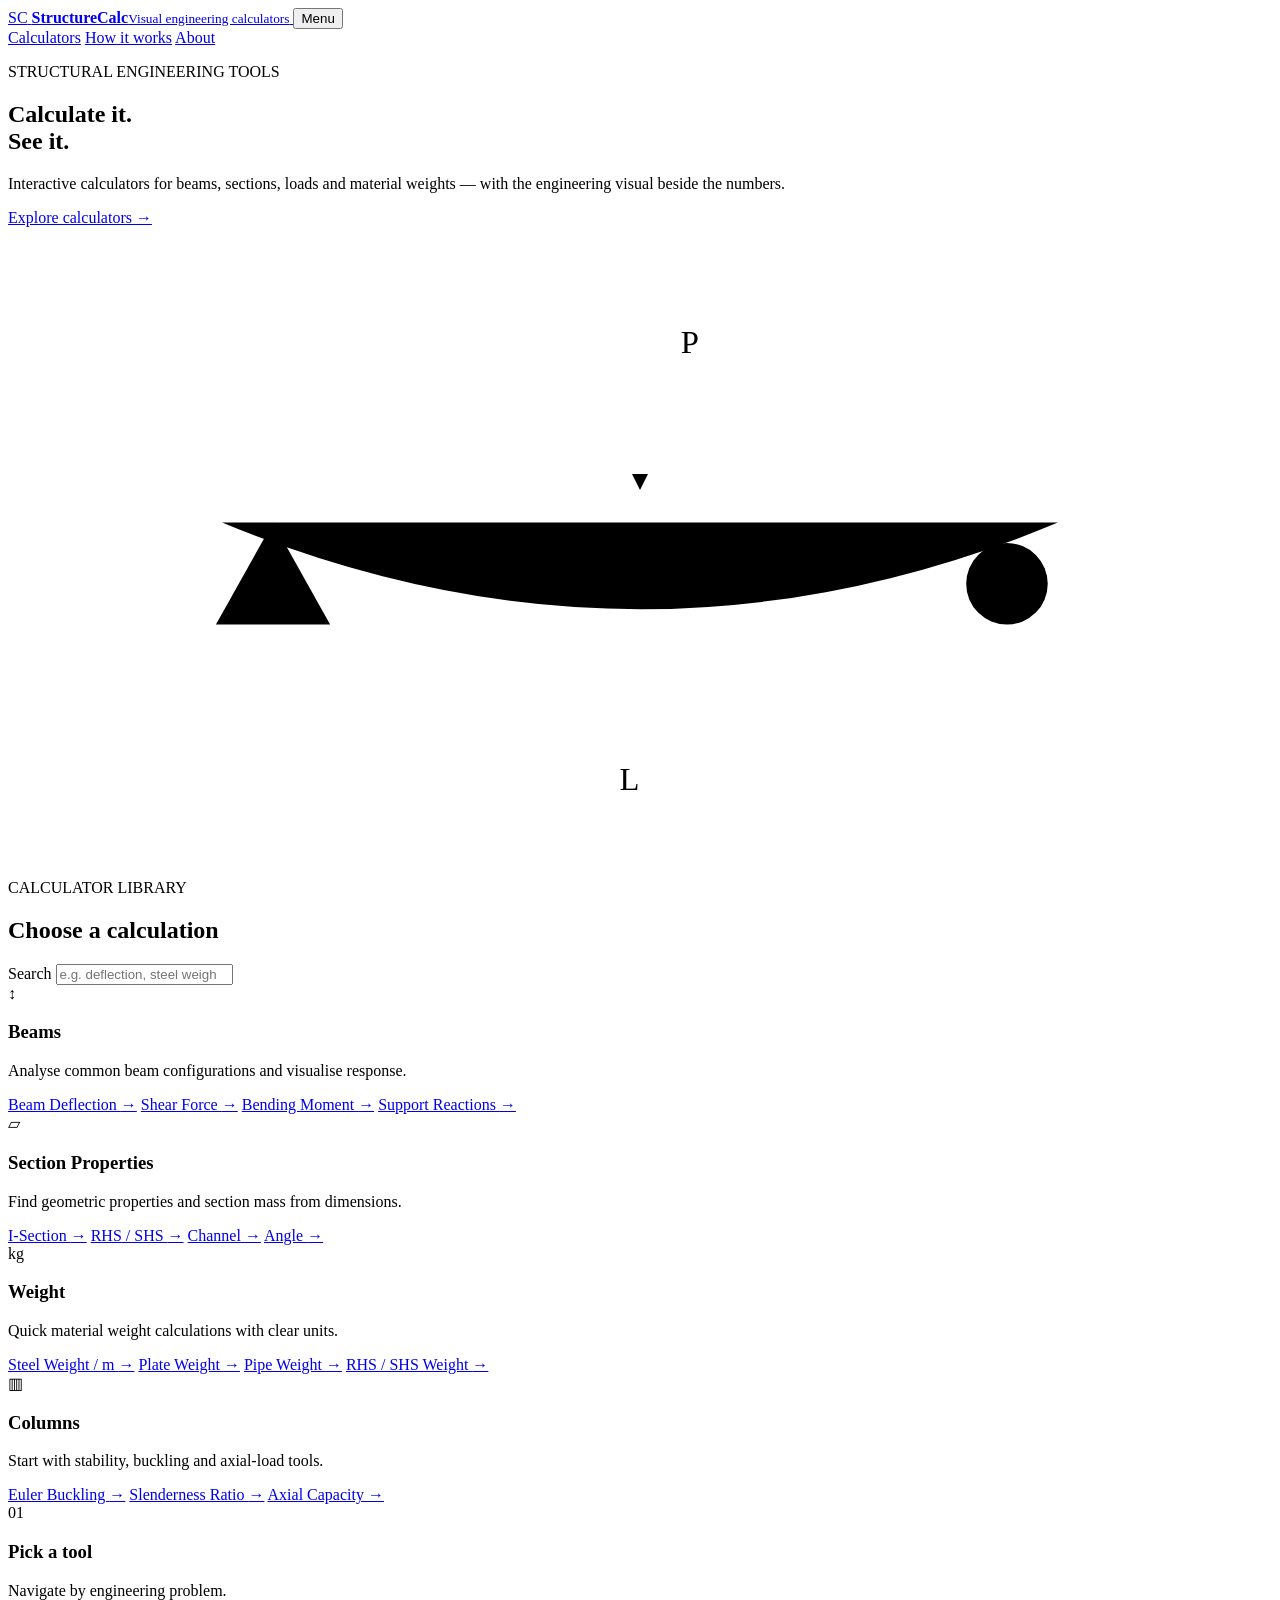
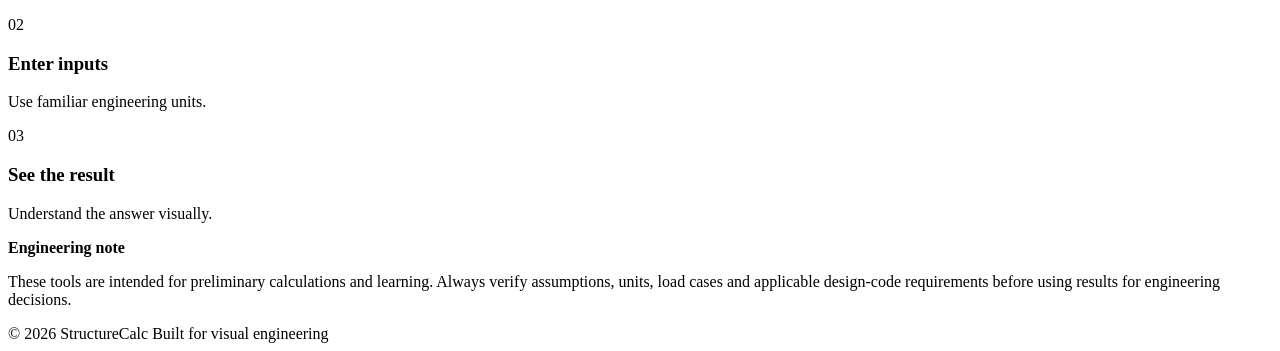
==== index.html @ 150a10ff "Add files via upload" ====
<!doctype html>
<html lang="en">
<head>
  <meta charset="utf-8">
  <meta name="viewport" content="width=device-width, initial-scale=1">
  <title>StructureCalc — Visual Structural Calculators</title>
  <meta name="description" content="Visual structural engineering calculators for beams, sections, loads and material weights.">
  <link rel="stylesheet" href="css/style.css">
</head>
<body>
  <header class="site-header">
    <a class="brand" href="index.html" aria-label="StructureCalc home">
      <span class="brand-mark">SC</span>
      <span><strong>StructureCalc</strong><small>Visual engineering calculators</small></span>
    </a>
    <button class="menu-btn" type="button" aria-expanded="false" aria-controls="main-nav">Menu</button>
    <nav id="main-nav" class="main-nav">
      <a href="#calculators">Calculators</a>
      <a href="#how">How it works</a>
      <a href="#about">About</a>
    </nav>
  </header>

  <main>
    <section class="hero">
      <div class="hero-copy">
        <p class="eyebrow">STRUCTURAL ENGINEERING TOOLS</p>
        <h1>Calculate it.<br><span>See it.</span></h1>
        <p class="hero-text">Interactive calculators for beams, sections, loads and material weights — with the engineering visual beside the numbers.</p>
        <a class="primary-btn" href="#calculators">Explore calculators <span>→</span></a>
      </div>
      <div class="hero-visual" aria-label="Illustration of a loaded beam">
        <svg viewBox="0 0 620 310" role="img">
          <defs>
            <marker id="arrow" markerWidth="8" markerHeight="8" refX="4" refY="4" orient="auto">
              <path d="M0,0 L8,4 L0,8 z"></path>
            </marker>
          </defs>
          <line class="dim" x1="105" y1="250" x2="515" y2="250"/>
          <line class="beam" x1="105" y1="145" x2="515" y2="145"/>
          <polygon class="support" points="130,145 102,195 158,195"/>
          <circle class="support-pin" cx="490" cy="175" r="20"/>
          <line class="load" x1="310" y1="55" x2="310" y2="125" marker-end="url(#arrow)"/>
          <text x="330" y="62">P</text>
          <text x="300" y="276">L</text>
          <path class="curve" d="M105 145 Q310 230 515 145"/>
        </svg>
      </div>
    </section>

    <section id="calculators" class="section">
      <div class="section-heading">
        <div>
          <p class="eyebrow">CALCULATOR LIBRARY</p>
          <h2>Choose a calculation</h2>
        </div>
        <label class="search-wrap">
          <span>Search</span>
          <input id="search" type="search" placeholder="e.g. deflection, steel weight">
        </label>
      </div>

      <div class="category-grid" id="category-grid">
        <article class="category-card" data-search="beams beam deflection shear bending moment reactions">
          <div class="category-icon">↕</div>
          <h3>Beams</h3>
          <p>Analyse common beam configurations and visualise response.</p>
          <div class="tool-list">
            <a href="calculators/beam-deflection.html">Beam Deflection <span>→</span></a>
            <a href="#" class="coming-soon">Shear Force <span>→</span></a>
            <a href="#" class="coming-soon">Bending Moment <span>→</span></a>
            <a href="#" class="coming-soon">Support Reactions <span>→</span></a>
          </div>
        </article>

        <article class="category-card" data-search="sections i section rhs shs channel angle properties area inertia">
          <div class="category-icon">▱</div>
          <h3>Section Properties</h3>
          <p>Find geometric properties and section mass from dimensions.</p>
          <div class="tool-list">
            <a href="#" class="coming-soon">I-Section <span>→</span></a>
            <a href="#" class="coming-soon">RHS / SHS <span>→</span></a>
            <a href="#" class="coming-soon">Channel <span>→</span></a>
            <a href="#" class="coming-soon">Angle <span>→</span></a>
          </div>
        </article>

        <article class="category-card" data-search="weight steel kg meter plate pipe rhs shs material">
          <div class="category-icon">kg</div>
          <h3>Weight</h3>
          <p>Quick material weight calculations with clear units.</p>
          <div class="tool-list">
            <a href="#" class="coming-soon">Steel Weight / m <span>→</span></a>
            <a href="#" class="coming-soon">Plate Weight <span>→</span></a>
            <a href="#" class="coming-soon">Pipe Weight <span>→</span></a>
            <a href="#" class="coming-soon">RHS / SHS Weight <span>→</span></a>
          </div>
        </article>

        <article class="category-card" data-search="columns buckling euler slenderness axial">
          <div class="category-icon">▥</div>
          <h3>Columns</h3>
          <p>Start with stability, buckling and axial-load tools.</p>
          <div class="tool-list">
            <a href="#" class="coming-soon">Euler Buckling <span>→</span></a>
            <a href="#" class="coming-soon">Slenderness Ratio <span>→</span></a>
            <a href="#" class="coming-soon">Axial Capacity <span>→</span></a>
          </div>
        </article>
      </div>
    </section>

    <section id="how" class="feature-strip">
      <div><span class="step">01</span><h3>Pick a tool</h3><p>Navigate by engineering problem.</p></div>
      <div><span class="step">02</span><h3>Enter inputs</h3><p>Use familiar engineering units.</p></div>
      <div><span class="step">03</span><h3>See the result</h3><p>Understand the answer visually.</p></div>
    </section>

    <section id="about" class="disclaimer">
      <strong>Engineering note</strong>
      <p>These tools are intended for preliminary calculations and learning. Always verify assumptions, units, load cases and applicable design-code requirements before using results for engineering decisions.</p>
    </section>
  </main>

  <footer>
    <span>© 2026 StructureCalc</span>
    <span>Built for visual engineering</span>
  </footer>
  <script src="js/app.js"></script>
</body>
</html>
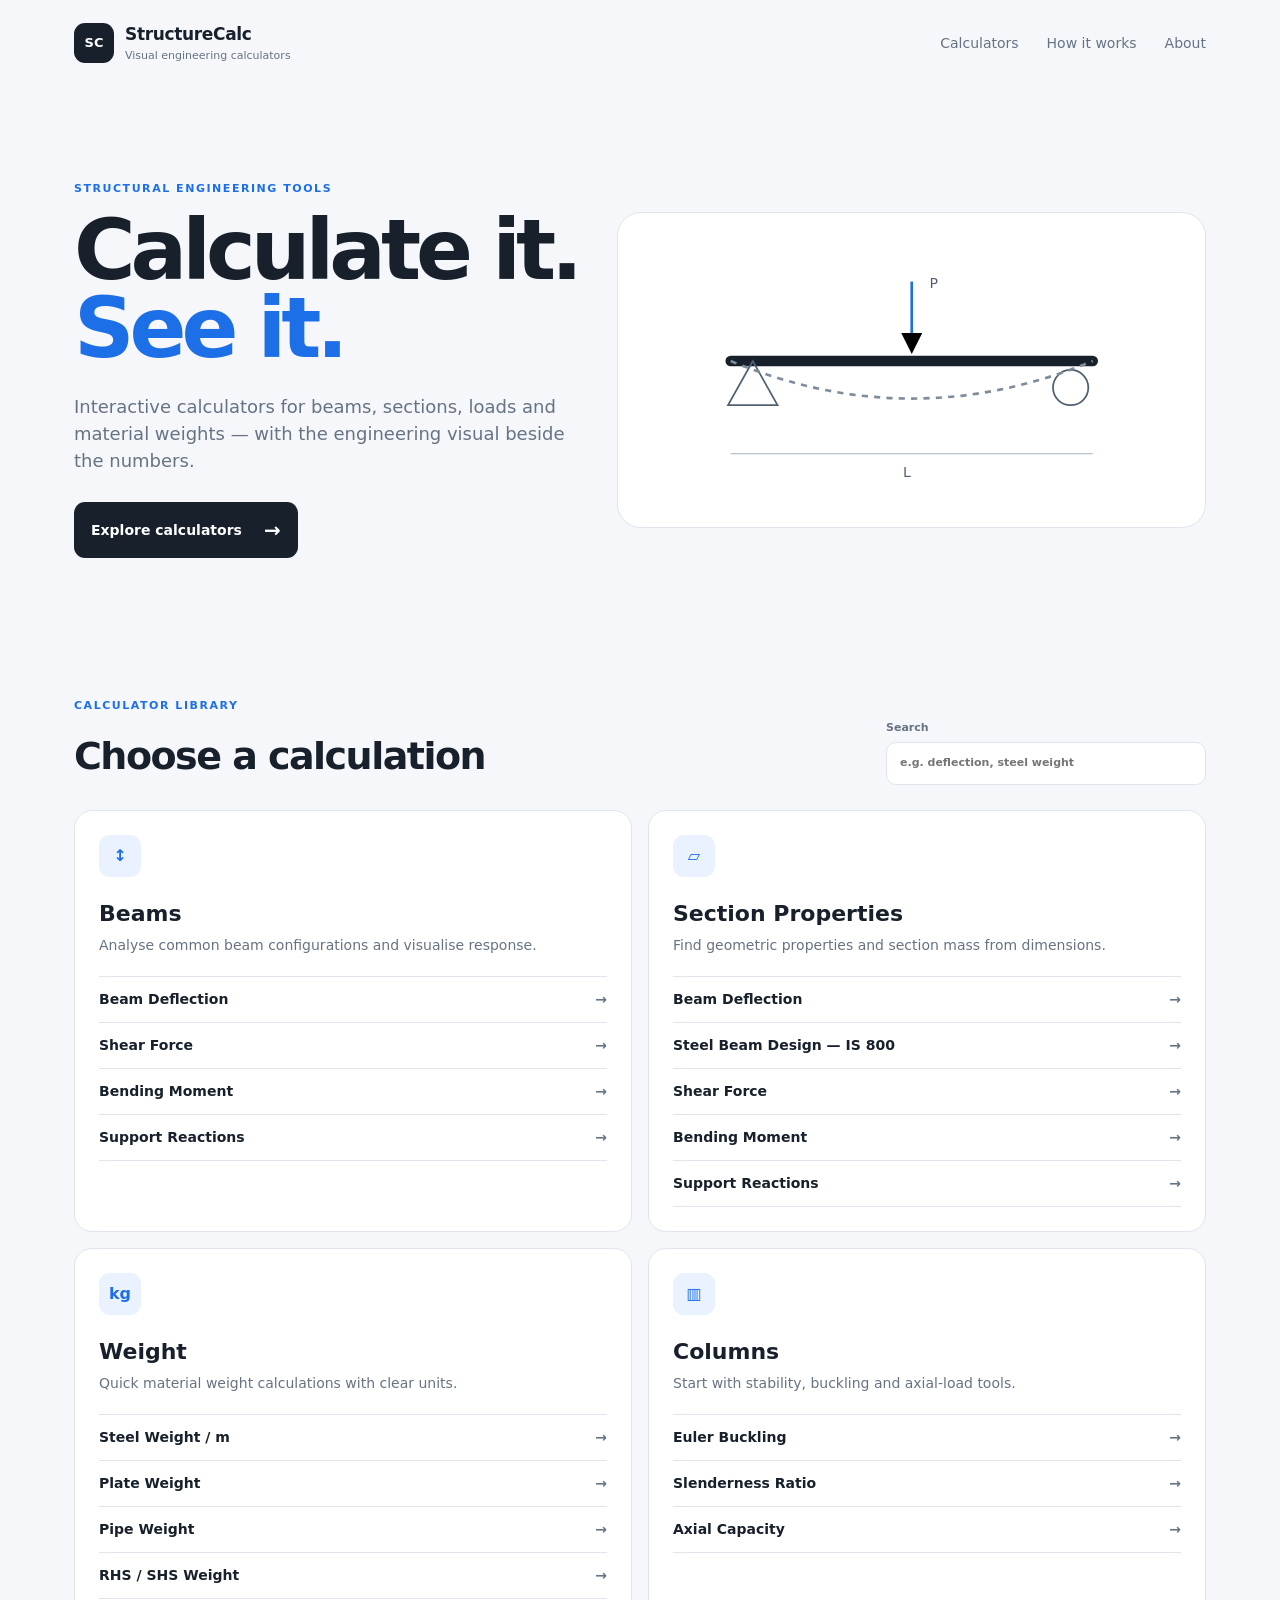
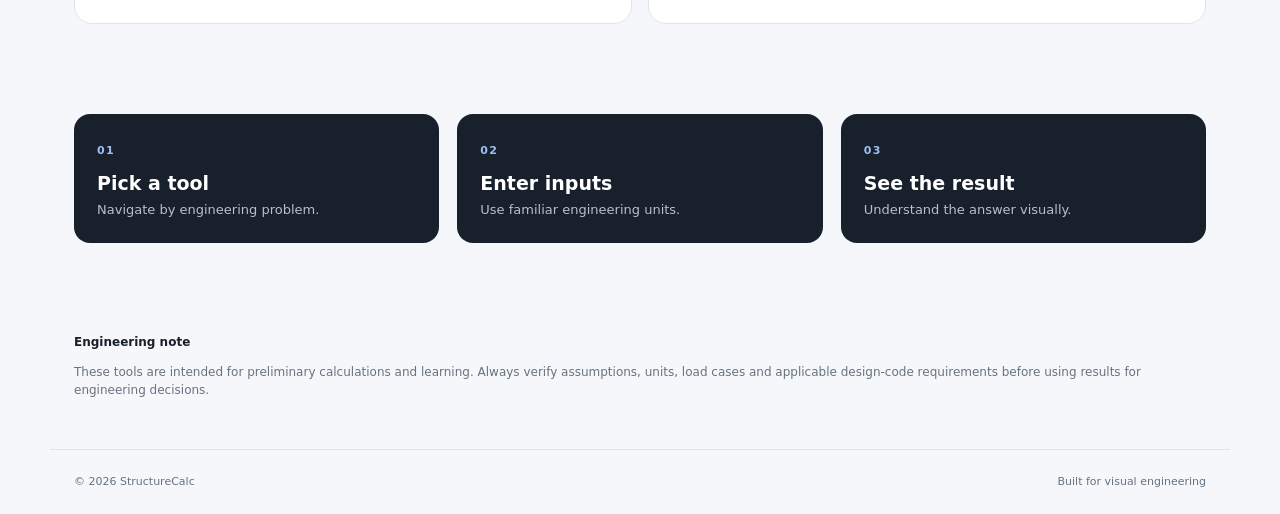
==== commit ad3486fc: "Update index.html" ====
--- a/index.html
+++ b/index.html
@@ -77,12 +77,27 @@
           <div class="category-icon">▱</div>
           <h3>Section Properties</h3>
           <p>Find geometric properties and section mass from dimensions.</p>
-          <div class="tool-list">
-            <a href="#" class="coming-soon">I-Section <span>→</span></a>
-            <a href="#" class="coming-soon">RHS / SHS <span>→</span></a>
-            <a href="#" class="coming-soon">Channel <span>→</span></a>
-            <a href="#" class="coming-soon">Angle <span>→</span></a>
-          </div>
+         <div class="tool-list">
+  <a href="calculators/beam-deflection.html">
+    Beam Deflection <span>→</span>
+  </a>
+
+  <a href="calculators/steel-beam-design.html">
+    Steel Beam Design — IS 800 <span>→</span>
+  </a>
+
+  <a href="#" class="coming-soon">
+    Shear Force <span>→</span>
+  </a>
+
+  <a href="#" class="coming-soon">
+    Bending Moment <span>→</span>
+  </a>
+
+  <a href="#" class="coming-soon">
+    Support Reactions <span>→</span>
+  </a>
+</div>
         </article>
 
         <article class="category-card" data-search="weight steel kg meter plate pipe rhs shs material">
@@ -128,4 +143,4 @@
   </footer>
   <script src="js/app.js"></script>
 </body>
-</html>+</html>
--- a/css/style.css
+++ b/css/style.css
@@ -0,0 +1,23 @@
+:root{
+  --bg:#f5f7fa; --panel:#ffffff; --ink:#17202b; --muted:#667382; --line:#dfe5eb;
+  --accent:#1d6fe8; --accent-soft:#eaf2ff; --dark:#17202b; --good:#176b4d;
+}
+*{box-sizing:border-box} html{scroll-behavior:smooth}
+body{margin:0;background:var(--bg);color:var(--ink);font-family:Inter,ui-sans-serif,system-ui,-apple-system,BlinkMacSystemFont,"Segoe UI",sans-serif;line-height:1.5}
+a{color:inherit;text-decoration:none} button,input,select{font:inherit}
+.site-header{max-width:1180px;margin:auto;padding:22px 24px;display:flex;align-items:center;justify-content:space-between;gap:24px}
+.brand{display:flex;align-items:center;gap:11px}.brand-mark{display:grid;place-items:center;width:40px;height:40px;border-radius:11px;background:var(--dark);color:white;font-weight:800;font-size:13px}
+.brand strong{display:block;font-size:17px;letter-spacing:-.02em}.brand small{display:block;color:var(--muted);font-size:11px}
+.main-nav{display:flex;gap:28px;font-size:14px;color:var(--muted)}.main-nav a:hover{color:var(--ink)}
+.menu-btn{display:none;border:1px solid var(--line);background:white;border-radius:10px;padding:9px 13px}
+.hero{max-width:1180px;margin:30px auto 0;padding:65px 24px 75px;display:grid;grid-template-columns:1fr 1.15fr;gap:30px;align-items:center}
+.eyebrow{font-size:11px;font-weight:800;letter-spacing:.14em;color:var(--accent);margin:0 0 13px}
+h1{font-size:clamp(48px,7vw,84px);line-height:.94;letter-spacing:-.06em;margin:0 0 25px}h1 span{color:var(--accent)}
+.hero-text{font-size:18px;color:var(--muted);max-width:560px;margin-bottom:28px}.primary-btn{display:inline-flex;gap:22px;align-items:center;background:var(--dark);color:white;border-radius:11px;padding:13px 17px;font-weight:700;font-size:14px}.primary-btn span{font-size:20px}
+.hero-visual{background:var(--panel);border:1px solid var(--line);border-radius:24px;padding:20px}.hero-visual svg{display:block;width:100%;height:auto}.beam{stroke:#17202b;stroke-width:12;stroke-linecap:round}.support{fill:none;stroke:#526170;stroke-width:2}.support-pin{fill:none;stroke:#526170;stroke-width:2}.load{stroke:var(--accent);stroke-width:3}.curve{fill:none;stroke:#7f8d9b;stroke-width:3;stroke-dasharray:7 7}.dim{stroke:#9aa6b2;stroke-width:1}.hero-visual text{font-size:16px;fill:#526170}
+.section{max-width:1180px;margin:auto;padding:65px 24px}.section-heading{display:flex;justify-content:space-between;gap:30px;align-items:end;margin-bottom:25px}h2{font-size:38px;letter-spacing:-.04em;margin:0}.search-wrap{width:min(320px,100%);font-size:11px;color:var(--muted);font-weight:700}.search-wrap span{display:block;margin-bottom:6px}.search-wrap input{width:100%;padding:12px 13px;border:1px solid var(--line);border-radius:10px;background:white;outline:none}.search-wrap input:focus{border-color:var(--accent);box-shadow:0 0 0 3px var(--accent-soft)}
+.category-grid{display:grid;grid-template-columns:repeat(2,1fr);gap:16px}.category-card{background:var(--panel);border:1px solid var(--line);border-radius:18px;padding:24px}.category-icon{width:42px;height:42px;display:grid;place-items:center;border-radius:11px;background:var(--accent-soft);color:var(--accent);font-weight:800;margin-bottom:20px}.category-card h3{font-size:22px;margin:0 0 5px}.category-card>p{color:var(--muted);margin:0 0 20px;font-size:14px}.tool-list{border-top:1px solid var(--line)}.tool-list a{display:flex;justify-content:space-between;padding:12px 0;border-bottom:1px solid var(--line);font-size:14px;font-weight:650}.tool-list a span{color:var(--muted)}.tool-list a:hover{color:var(--accent)}.tool-list .coming-soon{cursor:default}.tool-list .coming-soon:hover{color:var(--muted)}
+.feature-strip{max-width:1180px;margin:0 auto 65px;padding:25px 24px;display:grid;grid-template-columns:repeat(3,1fr);gap:18px}.feature-strip>div{background:var(--dark);color:white;border-radius:16px;padding:23px}.step{color:#9fbff1;font-size:11px;font-weight:800;letter-spacing:.12em}.feature-strip h3{margin:8px 0 3px;font-size:19px}.feature-strip p{margin:0;color:#b7c0ca;font-size:13px}
+.disclaimer{max-width:1180px;margin:0 auto 50px;padding:0 24px;color:var(--muted);font-size:12px}.disclaimer strong{color:var(--ink)}
+footer{max-width:1180px;margin:auto;border-top:1px solid var(--line);padding:24px;color:var(--muted);font-size:11px;display:flex;justify-content:space-between}
+@media(max-width:760px){.site-header{padding:16px 18px}.menu-btn{display:block}.main-nav{display:none;position:absolute;top:68px;right:18px;background:white;border:1px solid var(--line);padding:12px;border-radius:12px;flex-direction:column;gap:4px;z-index:2}.main-nav.open{display:flex}.main-nav a{padding:9px 12px}.hero{grid-template-columns:1fr;padding:35px 18px 45px}.hero-visual{order:-1}.section{padding:45px 18px}.section-heading{align-items:stretch;flex-direction:column}.category-grid,.feature-strip{grid-template-columns:1fr}.feature-strip{padding:0 18px;margin-bottom:45px}footer{margin:0 18px;padding-left:0;padding-right:0;gap:15px;flex-wrap:wrap}}
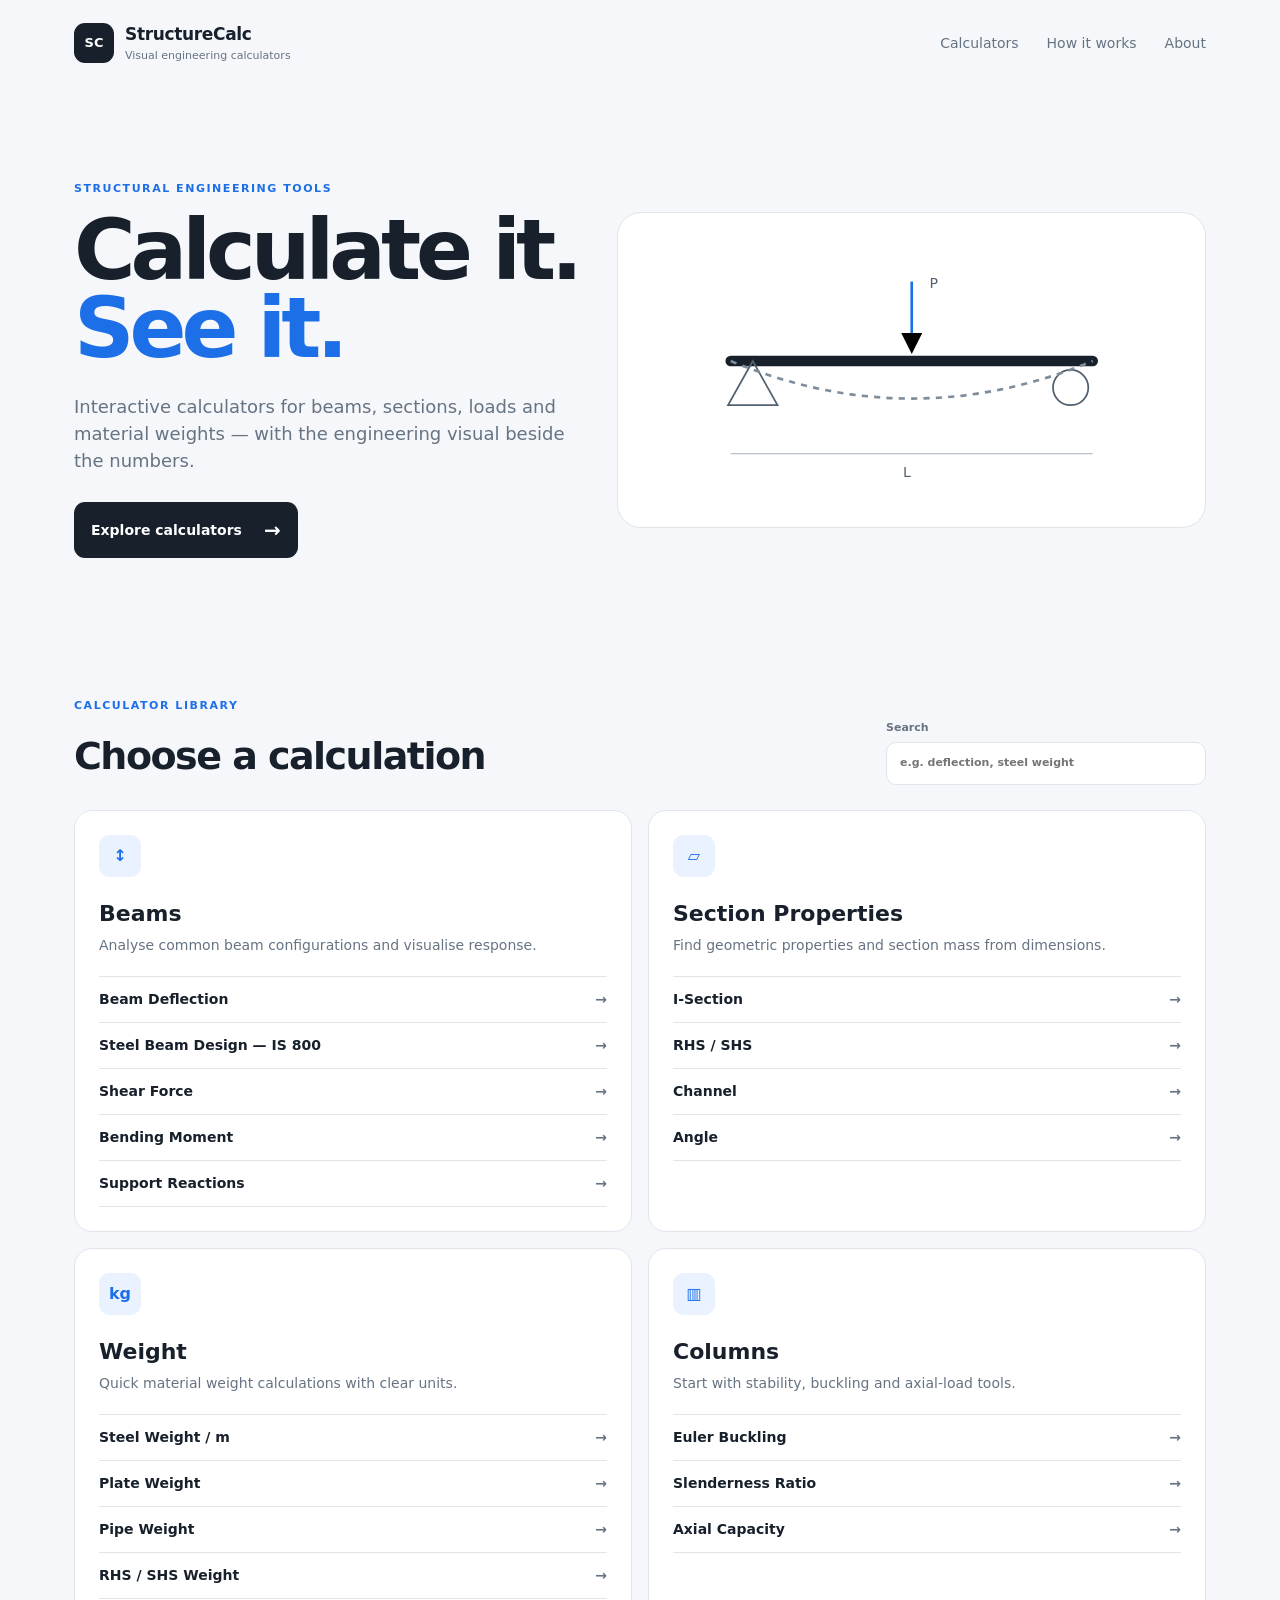
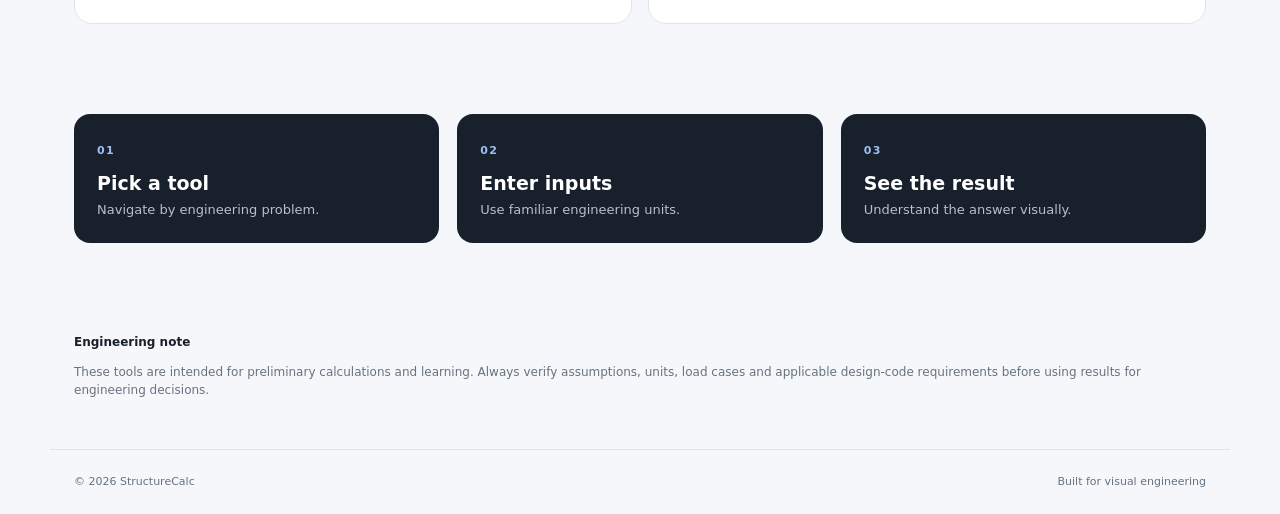
==== commit 402bd736: "Add files via upload" ====
--- a/index.html
+++ b/index.html
@@ -61,12 +61,13 @@
       </div>
 
       <div class="category-grid" id="category-grid">
-        <article class="category-card" data-search="beams beam deflection shear bending moment reactions">
+        <article class="category-card" data-search="beams beam deflection steel beam design is 800 shear bending moment reactions">
           <div class="category-icon">↕</div>
           <h3>Beams</h3>
           <p>Analyse common beam configurations and visualise response.</p>
           <div class="tool-list">
             <a href="calculators/beam-deflection.html">Beam Deflection <span>→</span></a>
+            <a href="calculators/steel-beam-design.html">Steel Beam Design — IS 800 <span>→</span></a>
             <a href="#" class="coming-soon">Shear Force <span>→</span></a>
             <a href="#" class="coming-soon">Bending Moment <span>→</span></a>
             <a href="#" class="coming-soon">Support Reactions <span>→</span></a>
@@ -77,27 +78,12 @@
           <div class="category-icon">▱</div>
           <h3>Section Properties</h3>
           <p>Find geometric properties and section mass from dimensions.</p>
-         <div class="tool-list">
-  <a href="calculators/beam-deflection.html">
-    Beam Deflection <span>→</span>
-  </a>
-
-  <a href="calculators/steel-beam-design.html">
-    Steel Beam Design — IS 800 <span>→</span>
-  </a>
-
-  <a href="#" class="coming-soon">
-    Shear Force <span>→</span>
-  </a>
-
-  <a href="#" class="coming-soon">
-    Bending Moment <span>→</span>
-  </a>
-
-  <a href="#" class="coming-soon">
-    Support Reactions <span>→</span>
-  </a>
-</div>
+          <div class="tool-list">
+            <a href="#" class="coming-soon">I-Section <span>→</span></a>
+            <a href="#" class="coming-soon">RHS / SHS <span>→</span></a>
+            <a href="#" class="coming-soon">Channel <span>→</span></a>
+            <a href="#" class="coming-soon">Angle <span>→</span></a>
+          </div>
         </article>
 
         <article class="category-card" data-search="weight steel kg meter plate pipe rhs shs material">
